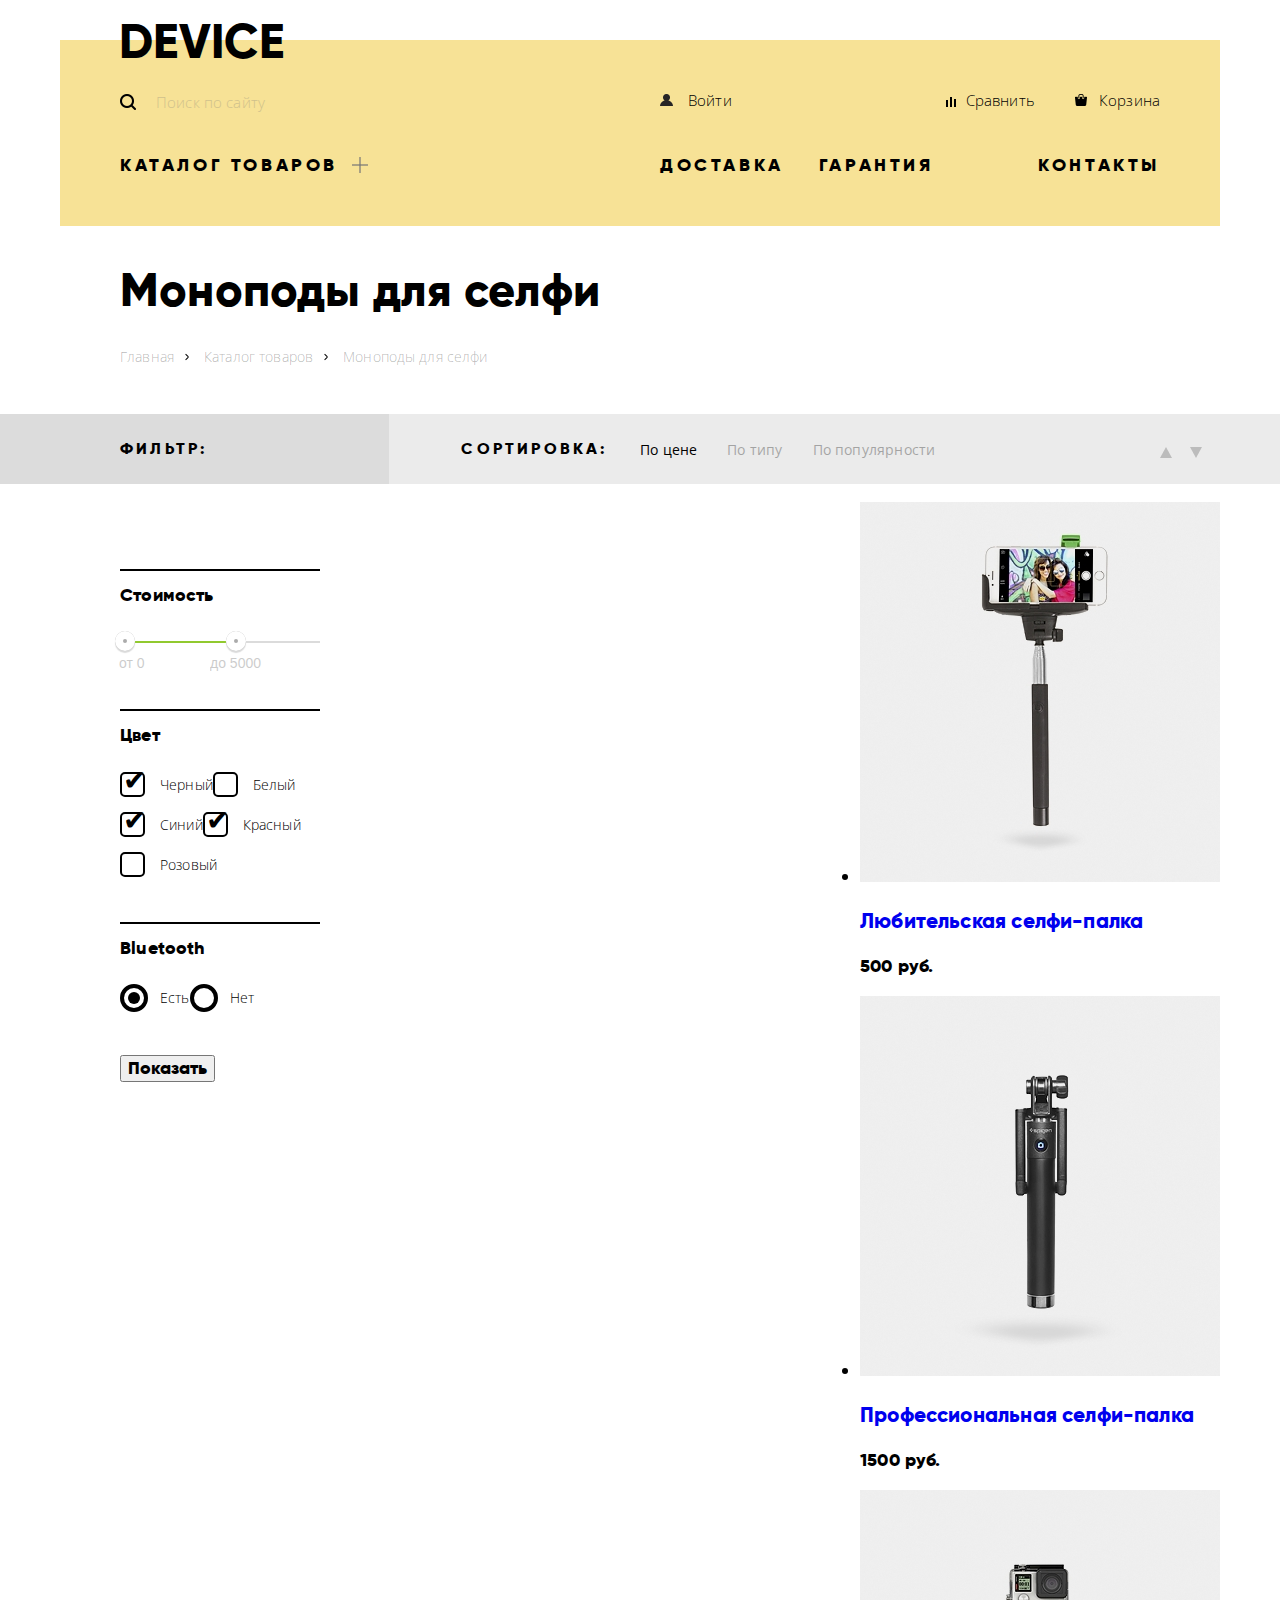
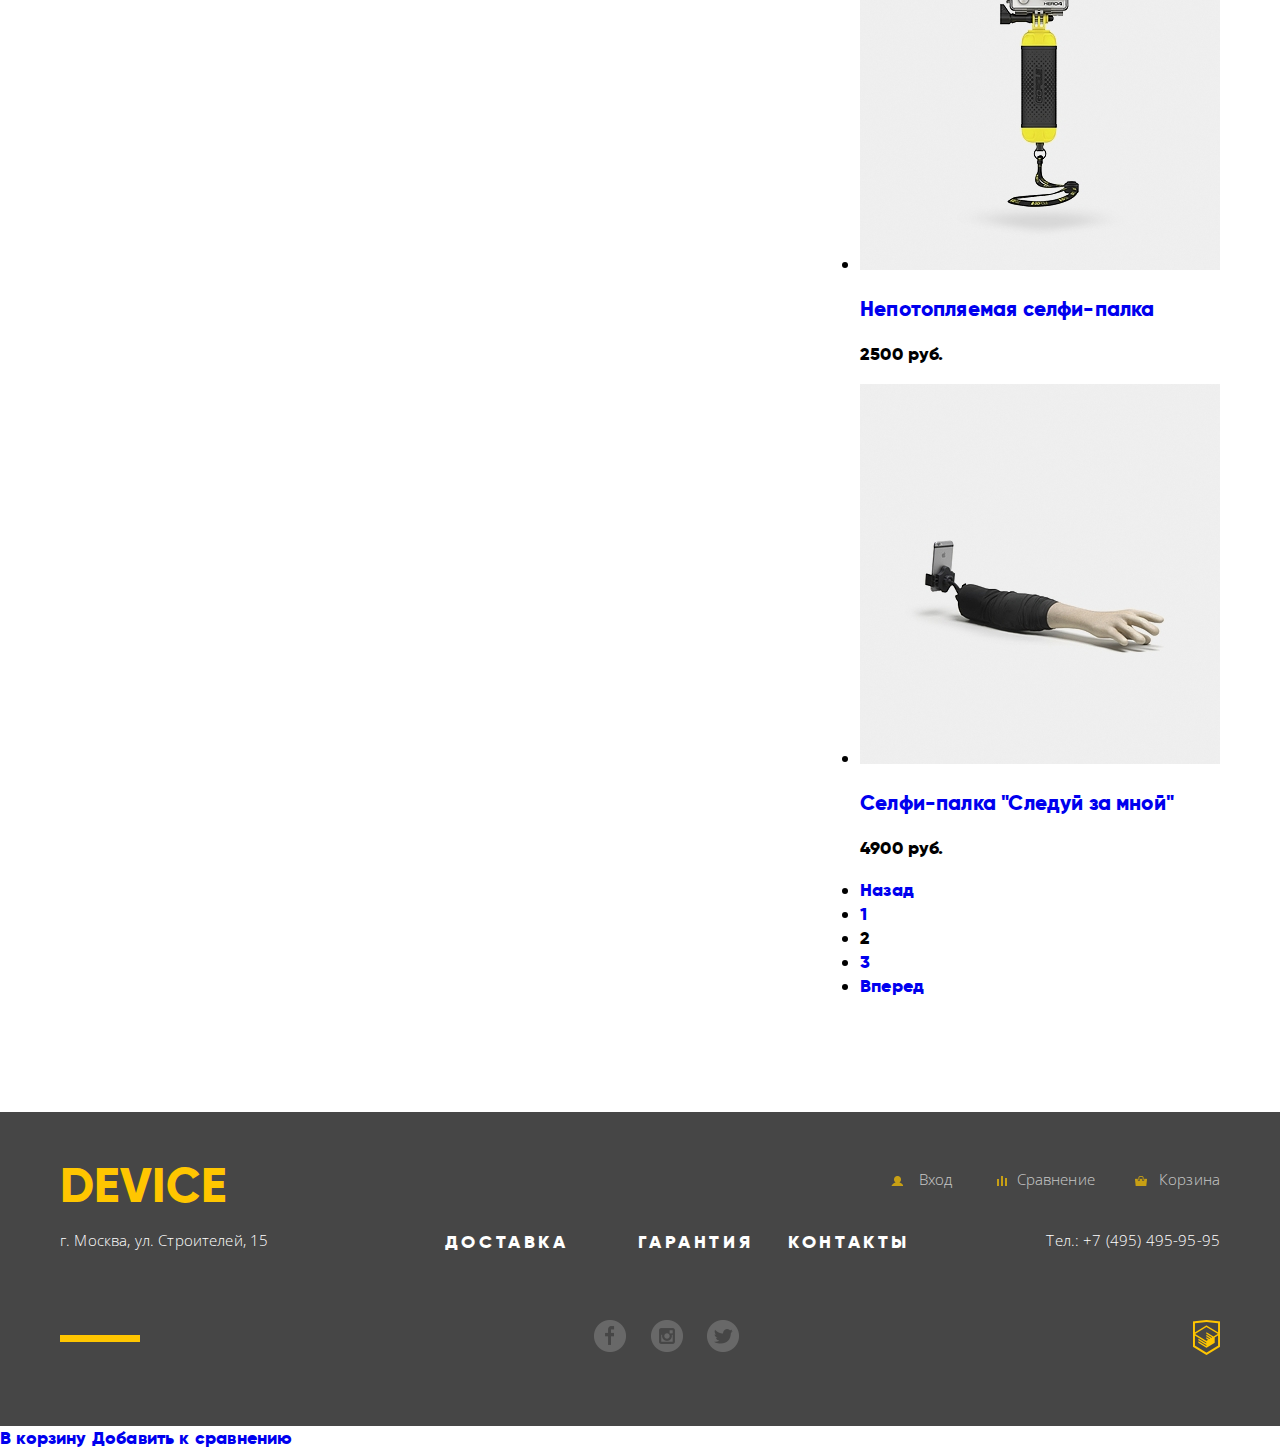
==== catalog/monopod.html @ e688b32d "Стилизация фильтра Bluetooth" ====
<!DOCTYPE html>
<html lang="ru">

    <head>
        <meta charset="UTF-8">
        <title>Интернет-магазин Device</title>
        <link href="../css/normalize.css" rel="stylesheet">
        <link href="../catalog/monopod.css" rel="stylesheet" type="text/css">
        <link href="https://fonts.googleapis.com/css?family=Open+Sans:300,400&amp;subset=cyrillic" rel="stylesheet">
    </head>

    <body>
        <header class="main-header">
            <h1 class="visually-hidden">Интернет-магазин Device</h1>
              <nav class="main-navigation"> 

                <a class="main-header-logo">
                      Device
                </a>

                <div class="main-navigation-wrapper">
                  <div class="container">  
                      <form class="search-form" action="https://echo.htmlacademy.ru" method="POST">
                          <ul class="search-list">
                              <li class="search-item-user">
                              <label class="visually-hidden" for="user-search">Поиск по сайту</label>
                              <input class="search-icon-user" id="user-search" type="text" name="search" placeholder="Поиск по сайту">
                              </li>
                              <li class="search-item-button"><a href="">Найти</a></li>
                          </ul>
                      </form>
                      <ul class="user-navigation">
                        <li class="login-link">
                            <a href="login.html">Войти</a>
                        </li>
                      <div class="separation-columns">
                        <li class="comparison"><a href="comparison.html">Сравнить</a></li>
                        <li class="shopping-cart"><a href="shopping-cart.html">Корзина</a></li>
                      </div>      
                    </ul>
                  </div>
                </div>

                <div class="main-navigation-wrapper">
                  <div class="container"> 
                      <ul class="catalog-navigation">
                          <li class="catalog-nav"><a href="catalog.html">Каталог товаров</a></li>
                          <li class="roll-expand"></li>
                      </ul>
                      <ul class="site-navigation">
                          <div class="separation-columns">
                            <li class="delivery-nav"><a href="delivery">Доставка</a></li>
                            <li class="guarantee-nav"><a href="guarantee">Гарантия</a></li>
                          </div>
                          <li class="contact-nav"><a href="contact.html">Контакты</a></li>
                      </ul>
                  </div> 
                  <section class="modal-category">
                    <h2 class="visually-hidden">Категории товаров</h2>
                    <ul class="modal-category-list">
                       <li class="modal-category-item"><a href="">Виртуальная реальность</a></li>
                       <li class="modal-category-item"><a href="">Моноподы для селфи</a></li>
                       <li class="modal-category-item"><a href="">Экшн-камеры</a></li>
                       <li class="modal-category-item"><a href="">Фитнес-браслеты</a></li>
                       <li class="modal-category-item"><a href="">Умные часы</a></li>
                       <li class="modal-category-item"><a href="">Квадрокоптеры</a></li>
                   </ul>
                </section>
                </div>
              </nav>
        </header>

        <main class="main-content">

            <section class="page-header container">
                <h1 class="page-title">Моноподы для селфи</h1>

                <ul class="breadcrumbs">
                    <li class="breadcrumbs-item arrow">
                        <a href="index.html">Главная</a>
                 </li>
                 <li class="breadcrumbs-item arrow">
                        <a href="catalog.html">Каталог товаров</a>
                  </li>
                 <li class="breadcrumbs-item">
                       <a href="monopod.html">Моноподы для селфи</a>
                 </li>
                </ul>
           </section>

            <section class="filter-page-line">
                <div class="container">
                    <div class="filter-page-line__inner">
                        <h2 class="filter-title">Фильтр:</h2>
                        <section class="sorts-parameter">
                                <h2 class="sorts-title">Сортировка:</h2>
                                <ul class="sort-option">
                                    <li class="sorting-item sorting-item-active">
                                        <a >По цене</a>
                                    </li>
                                    <li class="sorting-item">
                                        <a >По типу</a>
                                    </li>
                                    <li class="sorting-item">
                                        <a >По популярности</a>
                                    </li>
                                </ul>
                            <ul class="sorting-traingles">
                                <li class="sorting-item-traingles">
                                    <a href="#" class="sorting-asc">
                                        <span class="visually-hidden">По возрастанию</span>
                                    </a>
                                </li>
                                <li class="sorting-item-traingles sorting-item-active">
                                    <a href="#" class="sorting-desc">
                                        <span class="visually-hidden">По убыванию</span>
                                    </a>
                                </li>
                            </ul>
                        </section>
                    </div>
                </div>
            </section>     
                
            <!--<div class="container flexit">
                <section class="filter">
                    <h2 class="visually-hidden">Фильтр:</h2>
                        <form class="filters" method="GET" action="https://echo.htmlacademy.ru">
                            <fieldset class="filter-parameter">
                                <legend class="filter-legend">Стоимость</legend>
                                <div class="filter-range">
                                    <button class="filter-product-cost filter-product-cost--from" type="button">
                                        <span>От 0</span>
                                    </button>    
                                    <button class="filter-product-cost filter-product-cost--to" type="button">
                                        <span>До 5000</span>
                                    </button>
                                </div>
                            </fieldset>-->

                    <div class="container flexit">
                        <section>
                            <h2 class="visually-hidden">Фильтр:</h2>
                            <form class="filter" action="#" method="get" >
                                <fieldset class="filter-parameter">
                                <legend class="filter-legend">Стоимость</legend>
                                <div class="filter-range">
                                    <button class="filter-product-cost filter-product-cost--from" type="button">
                                    <span>От 0</span>
                                    </button>
                                    <button class="filter-product-cost filter-product-cost--to" type="button">
                                    <span>До 5000</span>
                                    </button>
                                </div>
                                </fieldset>

                                <fieldset class="filter-parameter">
                                    <legend class="filter-legend">Цвет</legend>
                                            <label class="filter-checkbox" for="filter-black">
                                                <input class="visually-hidden" type="checkbox" name="black" id="filter-black" checked>
                                                <span class="filter-checkbox-indicator"></span>
                                                Черный
                                            </label>
                                            <label class="filter-checkbox" for="filter-white">
                                                <input class="visually-hidden" type="checkbox" name="white" id="filter-white">
                                                <span class="filter-checkbox-indicator"></span>
                                                Белый
                                            </label>
                                            <label class="filter-checkbox" for="filter-blue">
                                                <input class="visually-hidden" type="checkbox" name="blue" id="filter-blue" checked>
                                                <span class="filter-checkbox-indicator"></span>
                                                Синий
                                            </label>
                                            <label class="filter-checkbox" for="filter-red">
                                                <input class="visually-hidden" type="checkbox" name="red" id="filter-red" checked>
                                                <span class="filter-checkbox-indicator"></span>
                                                Красный
                                            </label>
                                            <label class="filter-checkbox" for="filter-pink">
                                                <input class="visually-hidden" type="checkbox" name="pink" id="filter-pink">
                                                <span class="filter-checkbox-indicator"></span>
                                                Розовый
                                            </label>
                                </fieldset>

                                <fieldset class="filter-parameter">
                                    <legend class="filter-legend">Bluetooth</legend>
                                            <label class="filter-checkbox" for="filter-yes">
                                                <input class="visually-hidden" type="radio" name="yes-no" id="filter-yes" checked>
                                                <span class="filter-input-radio-indicator"></span>
                                                Есть
                                            </label>

                                            <label class="filter-checkbox" for="filter-no">
                                                <input class="visually-hidden" type="radio" name="yes-no" id="filter-no">
                                                <span class="filter-input-radio-indicator"></span>
                                                Нет
                                            </label>
                                </fieldset>
                                <button class="button to-show line" type="submit">Показать</button> 
                            </form>
                        </section> 
                    
                
                        <section class="catalog">
                        <h2 class="visually-hidden">Список моноподов для селфи</h2>
                        <ul class="catalog-list">
                            <li class="catalog-item">
                                <a href="catalog-item.html">
                                    <p class="catalog-item-image">
                                        <img src="../img/item-1.jpg" width="360" height="380" alt=""> <!--Прописать путь до картинки-->
                                    </p>
                                    <h3 class="catalog-item-title">
                                        Любительская селфи-палка
                                    </h3>
                                </a>
                                <p class="catalog-item-price">500 руб.</p>
                            </li>
                            <li class="catalog-item">
                                <a href="catalog-item.html">
                                    <p class="catalog-item-image">
                                        <img src="../img/item-2.jpg" width="360" height="380" alt=""> <!--Прописать путь до картинки-->
                                    </p>
                                    <h3 class="catalog-item-title">
                                        Профессиональная селфи-палка
                                    </h3>
                                </a>
                                <p class="catalog-item-price">1500 руб.</p>
                            </li>
                            <li class="catalog-item">
                                <a href="catalog-item.html">
                                    <p class="catalog-item-image">
                                        <img src="../img/item-3.jpg" width="360" height="380" alt=""> <!--Прописать путь до картинки-->
                                    </p>
                                    <h3 class="catalog-item-title">
                                        Непотопляемая селфи-палка
                                    </h3>
                                </a>
                                <p class="catalog-item-price">2500 руб.</p>
                            </li>
                            <li class="catalog-item">
                                <a href="catalog-item.html">
                                    <p class="catalog-item-image">
                                        <img src="../img/item-4.jpg" width="360" height="380" alt=""> <!--Прописать путь до картинки-->
                                    </p>
                                    <h3 class="catalog-item-title">
                                        Селфи-палка "Следуй за мной"
                                    </h3>
                                </a>
                                <p class="catalog-item-price">4900 руб.</p>
                            </li>
                        </ul>
                        <ul class="pagination-list">
                            <li class="pagination-item">
                                <a href="#">Назад</a>
                            </li>
                            <li class="pagination-item">
                                <a href="#">1</a>
                            </li>
                            <li class="pagination-item">
                                <a>2</a>
                            </li>
                            <li class="pagination-item">
                                <a href="#">3</a>
                            </li>
                            <li class="pagination-item">
                                <a href="#">Вперед</a>
                            </li>
                        </ul>
                        </section>
            </div>
        </main>

        <footer class="main-footer">
            <div class="main-footer-wrapper">
            <div class="container">   
            <section class="main-footer-logo">
                <h2 class="visually-hidden">Для пользователя</h2>
                <a class="footer-logo">Device</a> 
            </section>
                <ul class="user-navigation whight">
                    <li class="login-link state">
                        <a href="login.html">Вход</a>
                    </li>
                    <li class="comparison state">
                        <a href="comparison.html">Сравнение</a>
                    </li>
                    <li class="shopping-cart state">
                        <a href="shopping-cart.html">Корзина</a>
                    </li>
                </ul>
            </div> 
            </div> 
            <section class="footer-conditions container"> 
                <h2 class="visually-hidden">Условия покупки</h2>    
                <p class="footer-contact">г. Москва, ул. Строителей, 15</p>
                <ul class="site-navigation whight">
                    <li class="delivery-nav"><a href="delivery">Доставка</a></li>
                    <li class="guarantee-nav"><a href="guarantee">Гарантия</a></li>
                    <li class="contact-nav"><a href="contact.html">Контакты</a></li>
                </ul>
                <p class="footer-contact">Тел.: +7 (495) 495-95-95</p>
            </section> 
            <section class="footer-social container">
                <h2 class="visually-hidden">Мы в соцсетях</h2>
                <p class="yellow-hyphen"></p>
                <ul class="social-buttons">
                    <li><a class="social-btn-fb" href=""><img src="../img/icon/Fb.png"></a></li>
                    <li><a class="social-btn-insta" href=""><img src="../img/icon/Insta.png"></a></li>
                    <li><a class="social-btn-tw" href=""><img src="../img/icon/Tw.png"></a></li>
                </ul>
                <p class="footer-copyright">
                    <span class="logo-html"><img src="../img/logo-html.png"></span>
                </p>
            </section>
        </footer>
    


    <section class="modal modal-product">
        <h2 class="visually-hidden">Выполните действие с продуктом</h2>
        <a class="button" href="#">В корзину</a>
        <a class="button-comparison" href="#">Добавить к сравнению</a>
    </section> 
    
    <script>

        var roll_expand = document.querySelector(".roll-expand");
        var catalog_popup = document.querySelector(".modal-category");
        var close_catalog = document.querySelector(".roll-expand");

        roll_expand.addEventListener("click", function (evt) {
            evt.preventDefault();
            catalog_popup.classList.toggle("modal-show");
        });

    </script>

    </body>
---- catalog/monopod.css ----
/* Общие стили */
@font-face {
   font-family: "gilroyextrabold";
   src: url('../fonts/gilroyextrabold.woff2') format('woff2');
   src: url('../fonts/gilroyextrabold.woff') format('woff');
 }
@font-face {
   font-family: "gilroylight";
   src: url('../fonts/gilroylight.woff2') format('woff2');
   src: url('../fonts/gilroylight.woff') format('woff');
 }

body {
   margin: 0;
   padding: 0;
 
   font-family: "gilroyextrabold", Arial, sans-serif;
   font-size: 18px;
   line-height: 24px;
   font-weight: 400;
   letter-spacing: 0.18px;
   color: #000000;
}
a {
   text-decoration: none;
} 
img {
   max-width: 100%;
   height: auto;
}

.visually-hidden:not(:focus):not(:active),
 input[type="checkbox"].visually-hidden,
 input[type="radio"].visually-hidden {
   position: absolute;

   width: 1px;
   height: 1px;
   margin: -1px;
   border: 0;
   padding: 0;

   white-space: nowrap;

   clip-path: inset(100%);
   clip: rect(0 0 0 0);
   overflow: hidden; 
 }
.container {
   width: 1160px;
   margin: 0 auto;
}

/* Конец общие стили */

/* Стилизация Хедера */

.main-navigation {
   position: relative;

   width: 1160px;
   min-height: 186px;
   margin: 0 auto;
   margin-top: 40px;

   display: flex;
   flex-direction: column;
   align-items: center;

   background-color: rgb(240, 197, 46, 0.5);
}
.main-header-logo {
   font-size: 48px;
   line-height: 48px;
   text-transform: uppercase;
   letter-spacing: 0.26px;
   position: absolute;
   top: -22px;
   left: 59px;
}
.main-header-logo:hover {
   opacity: 0.6;
}
.main-header-logo:active {
   opacity: 0.3;
}
/* Стилизация навигации в Хедере*/

.main-navigation-wrapper {
   width: 100%;
}
.main-navigation-wrapper .container {
   display: flex;
   justify-content: space-between;
}
.separation-columns {
  display: flex;
  justify-content: space-between;
}

/* Форма поиска */

.search-form a {
  display: block;
  padding: 8px 20px;
  padding-bottom: 0;
}
.search-list {
  font-family: "Open Sans";
  font-size: 15px;
  font-weight: 300;
  line-height: 30px;
  letter-spacing: 0.15px;
  text-transform: none;
  color: #000000;
  list-style: none;

  display: flex;
  margin-left: 60px;
  margin-top: 36px;
  margin-bottom: 0;
  padding: 0;
}
.search-list a {
  color: #000000; 
}
.search-item-user {
  position: relative;
  padding: 0;
}
.search-item-user::before {
  content: "";

  position: absolute;
  top: 18px;
  left: 0px;

  width: 16px;
  height: 16px;

  background-image: url("../img/icon/search.png");
  background-repeat: no-repeat;
  background-position: 0 0;
}
.search-icon-user {
  font-family: "Open Sans";
  font-size: 15px;
  font-weight: 300;
  line-height: 30px;
  letter-spacing: 0.15px;
  text-transform: none;
  color: #000000;
  border: none;

  width: 315px;
  height: 49px;
  padding-left: 36px;

  opacity: 0.3;
  background-color: rgb(240, 197, 46, 0);
}
.search-icon-user:hover {
  opacity: 0.6;
}
.search-icon-user:focus {
  height: 47px;
  opacity: 1;
  outline: none;
  border-bottom: solid 2px black;
}
.search-item-button { 
  display: none;
  border: solid 2px black;
}
.search-item-button:hover,
.search-item-button a:hover {
  background-color: #000000;
  color: #ffffff;
}
.search-item-button:active,
.search-item-button a:active {
  background-color: #000000;
  color: rgba(255, 255, 255, 0.3);
}

/* Конец формы поиска */
/* Навигация пользователя */

.user-navigation {
  list-style: none;
  font-family: "Open Sans";
  font-size: 15px;
  font-weight: 300;
  line-height: 30px;
  letter-spacing: 0.15px;
  text-transform: none;
  color: #000000;

  display: flex;
  justify-content: space-between;
  flex-wrap: wrap;
  width: 500px;

  padding-top: 45px;
  padding-right: 60px;
  margin: 0;
}
.user-navigation a {
  color: #000000;
}
.login-link {
  position: relative;

  padding-left: 28px;
  padding-right: 44px;
}
.login-link::before {
  content: "";

  position: absolute;
  top: 9px;
  left: 0px;

  width: 13px;
  height: 12px;

  background-image: url("../img/icon/user.png");
  background-repeat: no-repeat;
  background-position: 0 0;
}
.login-link:hover {
  opacity: 0.6;
}
.login-link:active {
  opacity: 0.3;
}
.comparison {
  position: relative;

  padding: 0 20px;
  padding-right: 0;
  margin-right: 40px;
}
.comparison::before {
  content: "";

  position: absolute;
  top: 12px;
  left: 0px;

  width: 10px;
  height: 10px;

  background-image: url("../img/icon/compare.png");
  background-repeat: no-repeat;
  background-position: 0 0;
}
.comparison:hover {
  opacity: 0.6;
}
.comparison:active {
  opacity: 0.3;
}
.shopping-cart {
  position: relative;

  padding: 0 24px;
  padding-right: 0;
}
.shopping-cart::before {
  content: "";

  position: absolute;
  top: 9px;
  left: 0px;

  width: 12px;
  height: 12px;

  background-image: url("../img/icon/cart.png");
  background-repeat: no-repeat;
  background-position: 0 0;
}
.shopping-cart:hover {
  opacity: 0.6;
}
.shopping-cart:active {
  opacity: 0.3;
}

/* Конец навигации пользователя*/
/* Навигация сайта */

.catalog-navigation {
  list-style: none;
  text-transform: uppercase;
  letter-spacing: 3.6px;

  position: relative;
  display: flex;

  padding-left: 60px;
  padding-top: 26px;
  margin: 0;
}
.catalog-navigation a {
  color: #000000;
}
.catalog-nav:hover {
  opacity: 0.6;
}
.catalog-nav:active {
  opacity: 0.3;
}
.roll-expand {
  list-style: none;
  position: relative;
  padding: 0 15px;
  cursor: pointer;
}
.roll-expand::before,
.roll-expand::after {
  content: "";

  position: absolute;
  bottom: 11px;
  right: 0px;

  width: 16px;
  height: 2px;

  background-color: rgba(117, 116, 116, 0.6);;
}
.roll-expand::before {
  transform: rotate(90deg);
}

.site-navigation {
  list-style: none;
  text-transform: uppercase;
  letter-spacing: 3.6px;

  display: flex;
  justify-content: space-between;
  flex-wrap: wrap;
  width: 500px;

  padding-top: 26px;
  padding-right: 60px;
  margin: 0;
}
.site-navigation a {
  color: #000000;
}
.site-navigation .delivery-nav  {
  margin-right: 35px;
}
.delivery-nav:hover {
  opacity: 0.6;
}
.delivery-nav:active {
  opacity: 0.3;
}
.guarantee-nav:hover {
  opacity: 0.6;
}
.guarantee-nav:active {
  opacity: 0.3;
}
.contact-nav:hover {
  opacity: 0.6;
}
.contact-nav:active {
  opacity: 0.3;
}

/* Конец навигации сайта*/
/* Модальное окно каталога */

.modal-category {
  display: none;
  position: absolute;
  min-height: 153px;
  background-color: #f7e296;
  list-style: none;
  padding-top: 10px;
  width: 100%;
  z-index: 1;
}
.modal-category a {
  font-family: "Open Sans";
  font-size: 15px;
  font-weight: 300;
  line-height: 30px;
  letter-spacing: 0.15px;
  text-transform: none;
  color: #000000;
  line-height: 36px;
}
.modal-category-list {
  width: 750px;
  display: flex;
  flex-wrap: wrap;
  
  list-style: none;
  padding: 0;
}
.modal-category-item {
  width: 180px;
  padding-left: 60px;
}
.modal-category-item:hover {
  opacity: 0.6;
}
.modal-category-item:active {
  opacity: 0.3;
}

/* Конец модального окна каталога */
/* Конец стилизации навигации в Хедере */
/* Конец стилизации Хедера */


/*Стилизация футера*/

.main-footer {
   display: flex;
   flex-direction: column;
   align-items: center;
   margin-top: 96px;
   background-color: #464646;
}
.main-footer-wrapper {
   width: 100%;
}

.main-footer-wrapper .container {
    display: flex;
    justify-content: space-between;
}
.main-footer-logo {
   font-size: 48px;
   line-height: 48px;
   text-transform: uppercase;
   letter-spacing: 0.48px;
   color: #ffc600;
   margin-top: 50px;
}
.main-footer-logo:hover {
   opacity: 0.6;
}
.main-footer-logo:active {
   opacity: 0.3;
}

/*Стилизация навигации пользователя*/

.user-navigation.whight {
   justify-content: flex-end;

   padding-top: 52px;
   padding-right: 0;
}
.user-navigation.whight a {
   color: #ffffff;
}
.login-link {
   position: relative;

   padding-left: 28px;
   padding-right: 44px;
}
.login-link.state {
   opacity: 0.7;
}
.login-link.state:hover {
   opacity: 1;
}
.login-link.state:active {
   opacity: 0.3;
}
.login-link.state::before {
   content: "";

   position: absolute;
   top: 12px;
   left: 0px;

   width: 12px;
   height: 10px;

   background-image: url("../img/icon/footer-user.png");
   background-repeat: no-repeat;
   background-position: 0 0;
}
.comparison.state {
   opacity: 0.7;
}
.comparison.state:hover {
   opacity: 1;
}
.comparison.state:active {
   opacity: 0.3;
}
.comparison.state::before {
   content: "";

   position: absolute;
   top: 12px;
   left: 0px;

   width: 12px;
   height: 10px;

   background-image: url("../img/icon/footer-compare.png");
   background-repeat: no-repeat;
   background-position: 0 0;
}
.shopping-cart.state {
   opacity: 0.7;
}
.shopping-cart.state:hover {
   opacity: 1;
}
.shopping-cart.state:active {
   opacity: 0.3;
}
.shopping-cart.state::before {
   content: "";

   position: absolute;
   top: 12px;
   left: 0px;

   width: 12px;
   height: 10px;

   background-image: url("../img/icon/footer-cart.png");
   background-repeat: no-repeat;
   background-position: 0 0;
}

/*Конец стилизации пользователя*/
/*Стилизация навигации сайта в футере*/

.footer-conditions.container{
    display: flex;
    justify-content: space-between;
}
.footer-contact{
   font-family: "Open Sans";
   font-size: 15px;
   font-weight: 300;
   line-height: 30px;
   letter-spacing: 0.15px;
   text-transform: none;
   color: #ffffff;
}
.site-navigation {
   list-style: none;
   text-transform: uppercase;
   letter-spacing: 3.6px;

   display: flex;
   justify-content: space-between;
   flex-wrap: wrap;
   width: 500px;

   padding-top: 26px;
   padding-right: 60px;
   margin: 0;
}
.site-navigation.whight {
   justify-content: space-around;

   padding-top: 20px;
   padding-right: 0;
}
.site-navigation.whight a {
   color: #ffffff;
}
.delivery-nav:hover {
   opacity: 0.6;
}
.delivery-nav:active {
   opacity: 0.3;
}
.guarantee-nav:hover {
   opacity: 0.6;
}
.guarantee-nav:active {
   opacity: 0.3;
}
.contact-nav:hover {
   opacity: 0.6;
}
.contact-nav:active {
   opacity: 0.3;
}

/*Конец стилизации навигации в футере*/
/*Социальные кнопки*/

.footer-social {
   margin-top: 50px;
   margin-bottom: 65px;
}
.footer-social.container {
   display: flex;
   justify-content: space-between;
}
.yellow-hyphen {
   width: 80px;
   height: 7px;
   background-color: #ffc600;

   margin: 0;
   margin-top: 15px;
}
.social-buttons {
   list-style: none;

   display: flex;
   justify-content: space-between;

   min-width: 145px;
   margin: 0;
   padding: 0;
}
.social-buttons a {
   color: #000000;
}
.social-btn-fb {
   opacity: 0.3;
}
.social-btn-fb:hover {
   opacity: 1;
}
.social-btn-fb:active {
   opacity: 0.1;
}
.social-btn-insta {
   opacity: 0.3;
}
.social-btn-insta:hover {
   opacity: 1;
}
.social-btn-insta:active {
   opacity: 0.1;
}
.social-btn-tw {
   opacity: 0.3;
}
.social-btn-tw:hover {
   opacity: 1;
}
.social-btn-tw:active {
   opacity: 0.1;
}
.footer-copyright {
   margin: 0;
}
.logo-html:hover {
   opacity: 0.6;
}
.logo-html:active {
   opacity: 0.3;
}

/*Конец социальных кнопок*/
/*Конец стилизации футера*/

.modal-show {
   display: block;
}

/*Стилизация блока под хедером*/
.page-title {
   font-family: "gilroyextrabold";
   font-size: 47px;
   font-weight: 400;
   line-height: 48px;
   letter-spacing: 0.17px;
   color: #000000;

   margin: 0;
   margin-bottom: 30px;
   padding-top: 40px;
   padding-left: 60px;
}
.breadcrumbs {
   list-style: none;
   display: flex;
   padding-left: 45px;
   padding-bottom: 45px;
   margin: 0;
}
.breadcrumbs a {
   font-family: "Open Sans";
   font-weight: 300;
   text-transform: none;
   font-size: 14px;
   line-height: 24px;
   letter-spacing: 0.14px;
   color: rgba(0, 0, 0, 0.3);
}
.breadcrumbs-item {
   position: relative;
   margin-left: 15px;
   padding-right: 15px;
}
.breadcrumbs-item.arrow::before {
   content: "";
   position: absolute;

   width: 4px;
   height: 1px;
   top: 10.5px;
   right: 0;

   background-color: #000000;
}
.breadcrumbs-item.arrow::after {
   content: "";
   position: absolute;

   width: 4px;
   height: 1px;
   bottom: 10.5px;
   right: 0;
   background-color: #000000;
}
.breadcrumbs-item.arrow::before {
   transform: rotate(45deg);
}
.breadcrumbs-item.arrow::after {
   transform: rotate(-45deg);
}

/*Конец стилизации блока под хедером*/


/*Стилизация линии сортировки*/

.filter-page-line {
   background-image: linear-gradient(to right, #dcdcdc, #dcdcdc 50%, #ebebeb 50%, #ebebeb);
}
.filter-page-line__inner {
   max-height: 70px;
   display: flex;
   margin-left: 60px;
}
.filter-title {
   font-family: 'gilroyextrabold', 'Helvetica', sans-serif;
   font-size: 16px;
   font-weight: 400;
   line-height: 24px;

   letter-spacing: .2em;
   text-transform: uppercase;
   color: #000000;

   width: 270px;
   margin: 0;
   padding: 23px 0;
}
.sorts-parameter {
   display: flex;
   justify-content: space-between;
   

   width: 760px;
   padding: 23px 0;
   padding-left: 72px;

   background-color: #ebebeb;
}
.sorts-title {
   font-family: 'gilroyextrabold', 'Helvetica', sans-serif;
   font-size: 16px;
   font-weight: 400;
   line-height: 24px;

   letter-spacing: .2em;
   text-transform: uppercase;
   color: #000000;

   margin: 0;
}
.sort-option {
   display: flex;
   flex-wrap: wrap;
   align-items: flex-start;

   width: 480px;
   margin: 0;
   margin-left: auto;
   padding: 0;
}
.sorting-item {
   list-style-type: none;
   margin-right: 30px;
}
.sorting-item a {
   font-family: "Open Sans";
   font-size: 14px;
   font-weight: 400;
   line-height: 18px;
 
   transition: opacity 200ms;
 
   opacity: 0.3;
   color: #000000;

   cursor: pointer;
}
.sorting-item a:focus,
.sorting-item a:hover {
   opacity: 0.6;
}
.sorting-item a:active,
.sorting-item-active a {
   opacity: 1;
}
.sorting-traingles {
  display: flex;

  list-style-type: none;
  width: 60px;
  margin-top: 10px;
}
.sorting-item-traingles {
   position: relative;
}
.sorting-asc::before {
   content: "";

   position: absolute;

   width: 11; 
   height: 10;
   border-left: 6px solid transparent;
   border-right: 6px solid transparent;
   border-bottom: 11px solid #000000;

   opacity: 0.2;
}
.sorting-desc::before {
   content: "";

   position: absolute;
   left: 30px;
   width: 11; 
   height: 10;
   border-left: 6px solid transparent;
   border-right: 6px solid transparent;
   border-top: 11px solid rgba(0, 0, 0, 0.2);
}
/*Конец стилизации линии сортировки*/

/*Стилизация фильтра стоимости*/

 .flexit {
   display: flex;
   justify-content: space-between;
 }
 .filter {
    margin-top: 85px;
    margin-left: 60px;
 }
 .filter-parameter {
   display: flex;
   flex-wrap: wrap;
 
   width: 200px;
   margin: 0;
   margin-bottom: 37px;
   padding: 0;
 
   border: none;
 }
 .filter-legend {
   font-family: 'gilroyextrabold', 'Helvetica', sans-serif;
   font-size: 18px;
   font-weight: 900;
   line-height: 32px;
 
   width: 100%;
   margin-bottom: 14px;
   padding-top: 8px;
 
   border-top: 2px solid #000;
 }
 .filter-range {
   position: relative;
 
   width: 200px;
   height: 2px;
   margin-top: 16px;
   margin-bottom: 29px;
 
   background-image: linear-gradient(to right, #91c92f, #91c92f 110px, #dbdbdb 110px, #dbdbdb);
 }
 .filter-product-cost {
   position: absolute;
 
   width: 1px;
   height: 1px;
   margin: -1px;
 
   border: none;
   outline: none;
   background: transparent;
 }
 
 .filter-product-cost::before {
   position: absolute;
   bottom: -9px;
 
   width: 20px;
   height: 20px;
 
   content: '';
   cursor: pointer;
 
   border-radius: 50%;
   background-color: #ababab;
   box-shadow: inset 0 0 0 8px #fff,
   0 2px 1px #dadada;
 }
 .filter-product-cost span {
   font-family: 'Gilroy', 'Helvetica', sans-serif;
   font-size: 14px;
   font-weight: 300;
   line-height: 22px;
 
   position: absolute;
   top: 12px;
 
   display: block;
 
   width: 90px;
 
   text-align: left;
   text-transform: lowercase;
 
   opacity: 0.2;
 }
 
 .filter-product-cost--from {
   left: -10px;
 }
 
 .filter-product-cost--to {
   left: 101px;
 }
 
 .filter-product-cost--from span {
   left: 10px;
 }
 
 .filter-product-cost--to span {
   left: -10px;
 }
 
 .filter-product-cost:active::before {
   transform: scale(1.1);
 
   outline: none;
 }

/*Конец стилизации фильтра стоимости*/

/*Стилизация фильтра цвета*/

.filter-checkbox {
   position: relative;
   padding-left: 40px;
   cursor: pointer;

   font-family: "Open Sans";
   font-size: 14px;
   font-weight: 300;
   line-height: 40px;
   letter-spacing: 0.14px;
   color: #000000;
}
.filter-checkbox-indicator {
   position: absolute;
   top: 7px;
   left: 0;
   width: 21px;
   height: 21px;
   border: 2px solid #000000;
   border-radius: 5px;
}
.filter-checkbox input[type="checkbox"]:checked + .filter-checkbox-indicator::before {
   content: "\2714";

   position: absolute;

   bottom: 45px;
   left: 7px;
   width: 12px;
   height: 7px;
   transform: scale(2);

}
/*Конец стилизации фильтра цвета*/

/*Стилизация фильтра Bluetooth*/

.filter-input-radio-indicator {
   position: absolute;
   top: 6px;
   left: 0;
   width: 20px;
   height: 20px;
   border: 4px solid #000000;
   border-radius: 50%;
}
.filter-checkbox input[type="radio"]:checked + .filter-input-radio-indicator::before {
   content: "";

   position: absolute;

   top: 4px;
   left: 4px;
   width: 12px;
   height: 12px;
   background: #000000;
   border-radius: 50%;
}

/*Конец стилизации фильтра Bloetooth*/
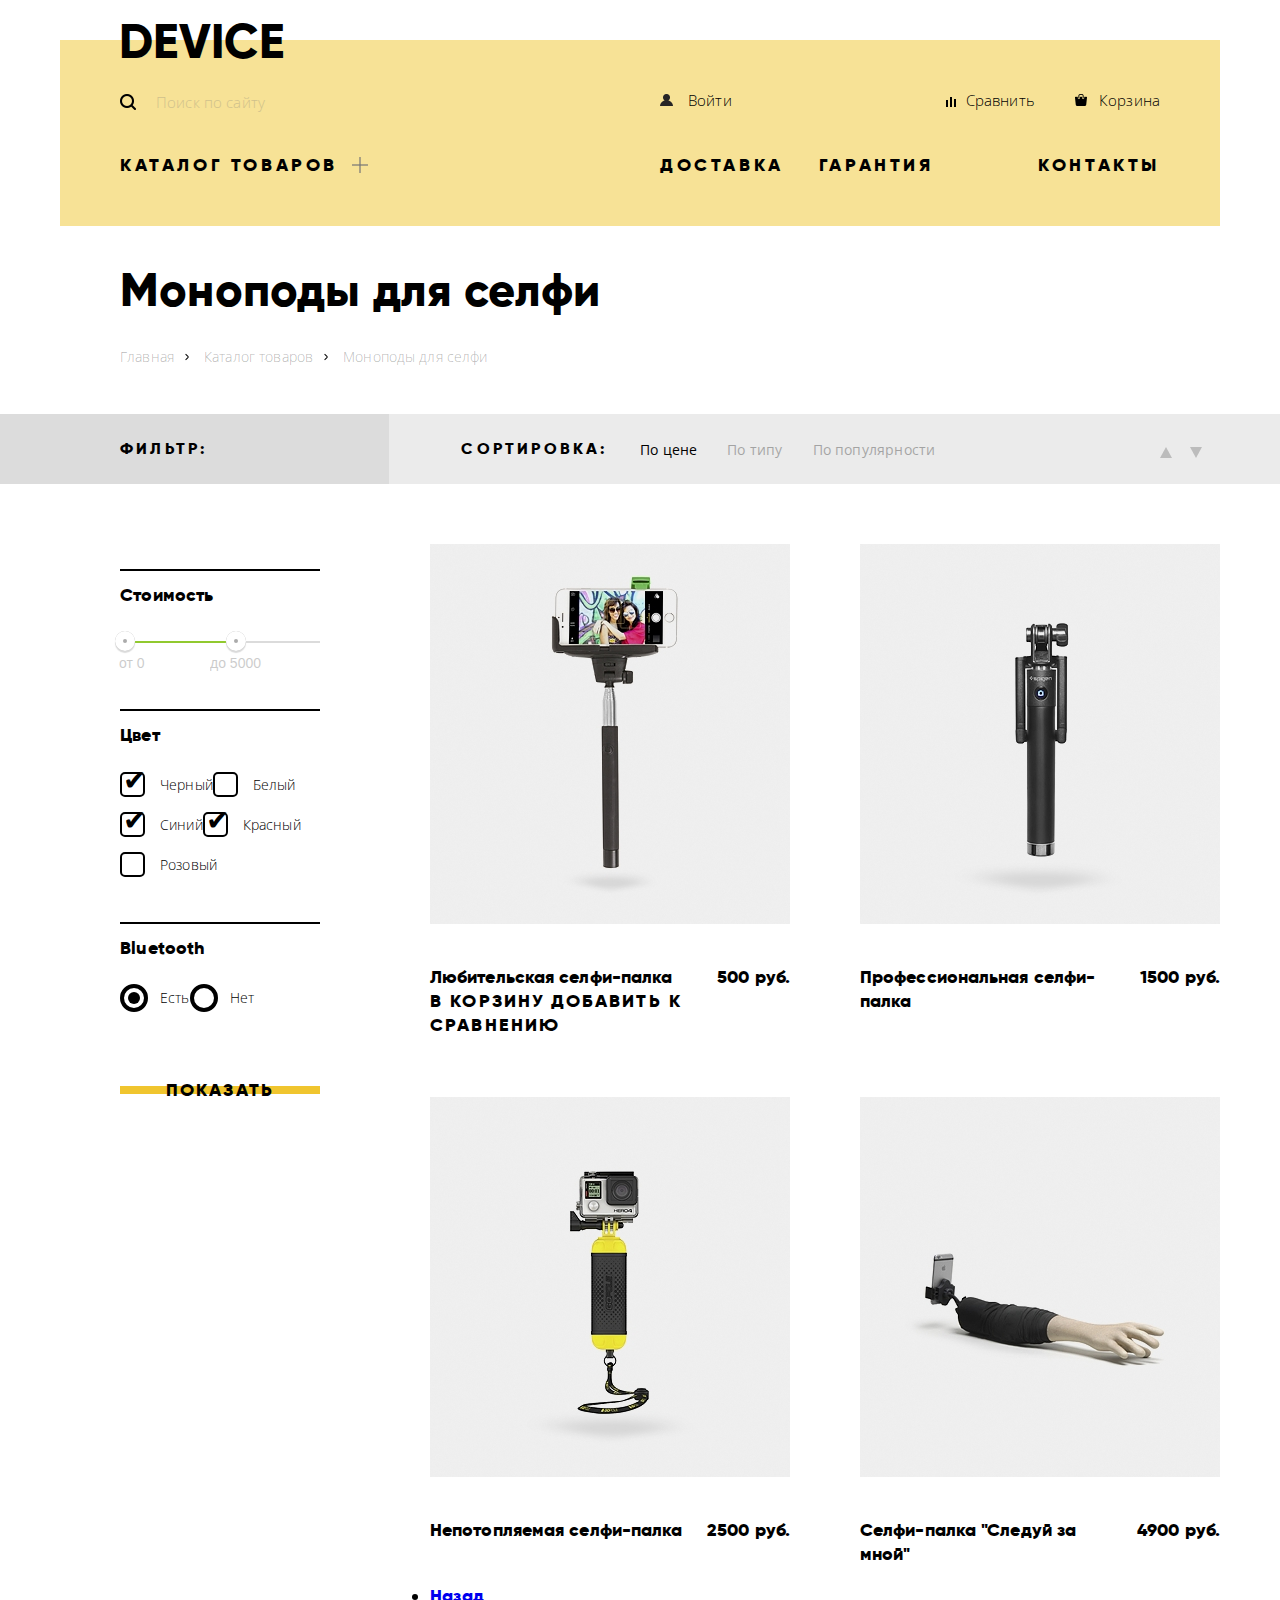
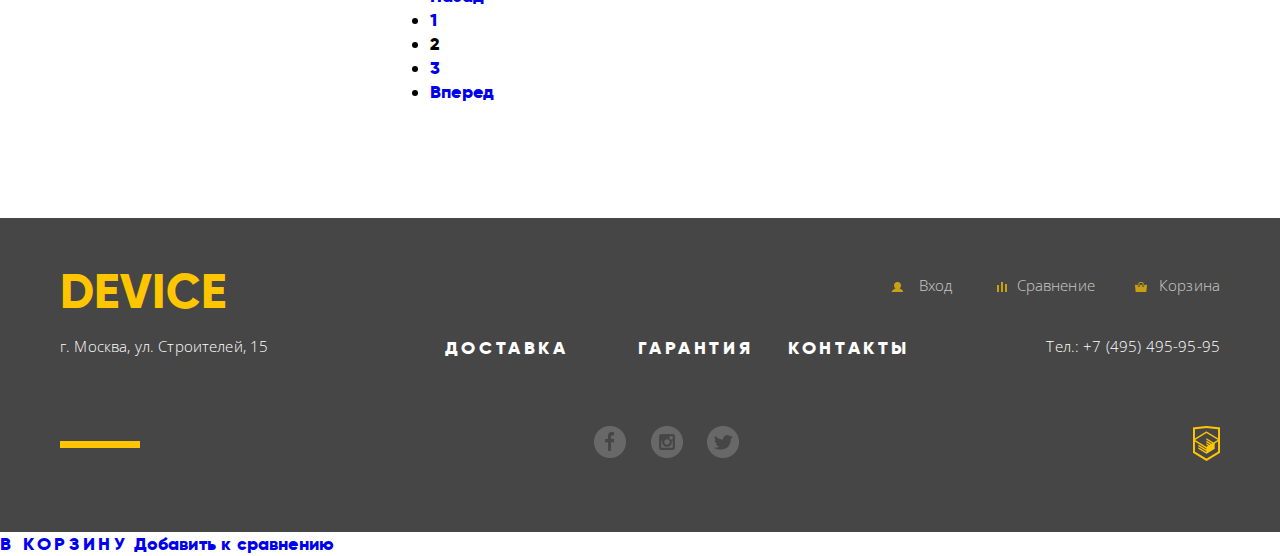
==== commit 269dfdf3: "расположение карточек продукта флексами" ====
--- a/catalog/monopod.html
+++ b/catalog/monopod.html
@@ -206,48 +206,53 @@
                         <h2 class="visually-hidden">Список моноподов для селфи</h2>
                         <ul class="catalog-list">
                             <li class="catalog-item">
-                                <a href="catalog-item.html">
-                                    <p class="catalog-item-image">
-                                        <img src="../img/item-1.jpg" width="360" height="380" alt=""> <!--Прописать путь до картинки-->
-                                    </p>
-                                    <h3 class="catalog-item-title">
+                                <a class="product-link-img" href="catalog-item.html">
+                                    <img src="../img/item-1.jpg" width="360" height="380" alt=""> 
+                                </a>
+                                <a class="product-link" href="#">
+                                    <span class="catalog-item-title">
                                         Любительская селфи-палка
-                                    </h3>
-                                </a>
-                                <p class="catalog-item-price">500 руб.</p>
+                                    </span>
+                                    <span class="catalog-item-price">500 руб.</span>
+                                </a>
+                                <a class="button-product">В корзину</a>
+                                <a class="button-product">Добавить к сравнению</a>
                             </li>
                             <li class="catalog-item">
-                                <a href="catalog-item.html">
-                                    <p class="catalog-item-image">
-                                        <img src="../img/item-2.jpg" width="360" height="380" alt=""> <!--Прописать путь до картинки-->
-                                    </p>
-                                    <h3 class="catalog-item-title">
+                                <a class="product-link-img" href="catalog-item.html">
+                                    <img src="../img/item-2.jpg" width="360" height="380" alt=""> 
+                                </a>
+                                <a class="product-link" href="#">
+                                    <span class="catalog-item-title">
                                         Профессиональная селфи-палка
-                                    </h3>
-                                </a>
-                                <p class="catalog-item-price">1500 руб.</p>
+                                    </span>
+                                    <span class="catalog-item-price">1500 руб.</span>
+                                </a>
+                                
                             </li>
                             <li class="catalog-item">
-                                <a href="catalog-item.html">
-                                    <p class="catalog-item-image">
-                                        <img src="../img/item-3.jpg" width="360" height="380" alt=""> <!--Прописать путь до картинки-->
-                                    </p>
-                                    <h3 class="catalog-item-title">
+                                <a class="product-link-img" href="catalog-item.html">
+                                    <img src="../img/item-3.jpg" width="360" height="380" alt="">
+                                </a>
+                                <a class="product-link" href="#">
+                                    <span class="catalog-item-title">
                                         Непотопляемая селфи-палка
-                                    </h3>
-                                </a>
-                                <p class="catalog-item-price">2500 руб.</p>
+                                    </span>
+                                    <span class="catalog-item-price">2500 руб.</span>
+                                </a>
+                                
                             </li>
                             <li class="catalog-item">
-                                <a href="catalog-item.html">
-                                    <p class="catalog-item-image">
-                                        <img src="../img/item-4.jpg" width="360" height="380" alt=""> <!--Прописать путь до картинки-->
-                                    </p>
-                                    <h3 class="catalog-item-title">
+                                <a class="product-link-img" href="catalog-item.html">
+                                    <img src="../img/item-4.jpg" width="360" height="380" alt=""></p>
+                                </a>
+                                <a class="product-link" href="#">
+                                    <span class="catalog-item-title">
                                         Селфи-палка "Следуй за мной"
-                                    </h3>
-                                </a>
-                                <p class="catalog-item-price">4900 руб.</p>
+                                    </span>
+                                    <span class="catalog-item-price">4900 руб.</span>
+                                </a>
+                                
                             </li>
                         </ul>
                         <ul class="pagination-list">
--- a/catalog/monopod.css
+++ b/catalog/monopod.css
@@ -867,6 +867,7 @@
  .filter {
     margin-top: 85px;
     margin-left: 60px;
+    margin-right: 70px;
  }
  .filter-parameter {
    display: flex;
@@ -1034,3 +1035,82 @@
 
 /*Конец стилизации фильтра Bloetooth*/
 
+/*Кнопка "Показать"*/
+
+.button {
+   text-transform: uppercase;
+   letter-spacing: 3.6px;
+}
+.button.to-show {
+   border: none;
+   letter-spacing: 2.15px;
+   background-color: rgba(0, 0, 0, 0);
+}
+.to-show {
+   width: 200px;
+   height: 40px;
+   cursor: pointer;
+   margin-top: 15px; 
+}
+.button.line:hover {
+   background-color: #f0c52e;
+}
+.button.line:active {
+   color: rgba(0, 0, 0, 0.3);
+}
+.button.line:focus {
+   outline: none;
+}
+.line {
+   background: linear-gradient(rgba(0, 0, 0, 0) 45%, #f0c52e 0, #f0c52e 70%, rgba(0, 0, 0, 0) 0);
+   background-size: 100% 35px;
+
+   align-content: center;
+}
+
+/* Конец кнопки "Показать"*/
+
+.catalog-list {
+   display: flex;
+   flex-wrap: wrap;
+   justify-content: space-between;
+
+   list-style: none;
+   margin: 0;
+}
+.catalog-item {
+   width: 360px;
+   margin-top: 60px;
+}
+.product-link {
+   display: flex;
+   flex-wrap: wrap;
+   justify-content: space-between;
+
+   font-family: 'gilroyextrabold', 'Helvetica', sans-serif;
+   font-size: 18px;
+   font-weight: 400;
+   line-height: 24px;
+   letter-spacing: 0.1px;
+   color: #000000;
+   margin-top: 35px;
+}
+.catalog-item-title {
+   max-width: 255px;
+}
+/*Кнопка "В корзину"*/
+
+.button-product {
+   text-transform: uppercase;
+   letter-spacing: 3.6px;
+
+   border: none;
+   letter-spacing: 2.15px;
+   background-color: rgba(0, 0, 0, 0);
+
+   width: 200px;
+   height: 40px;
+   cursor: pointer;
+}
+
+/*Конец кнопки "В корзину"*/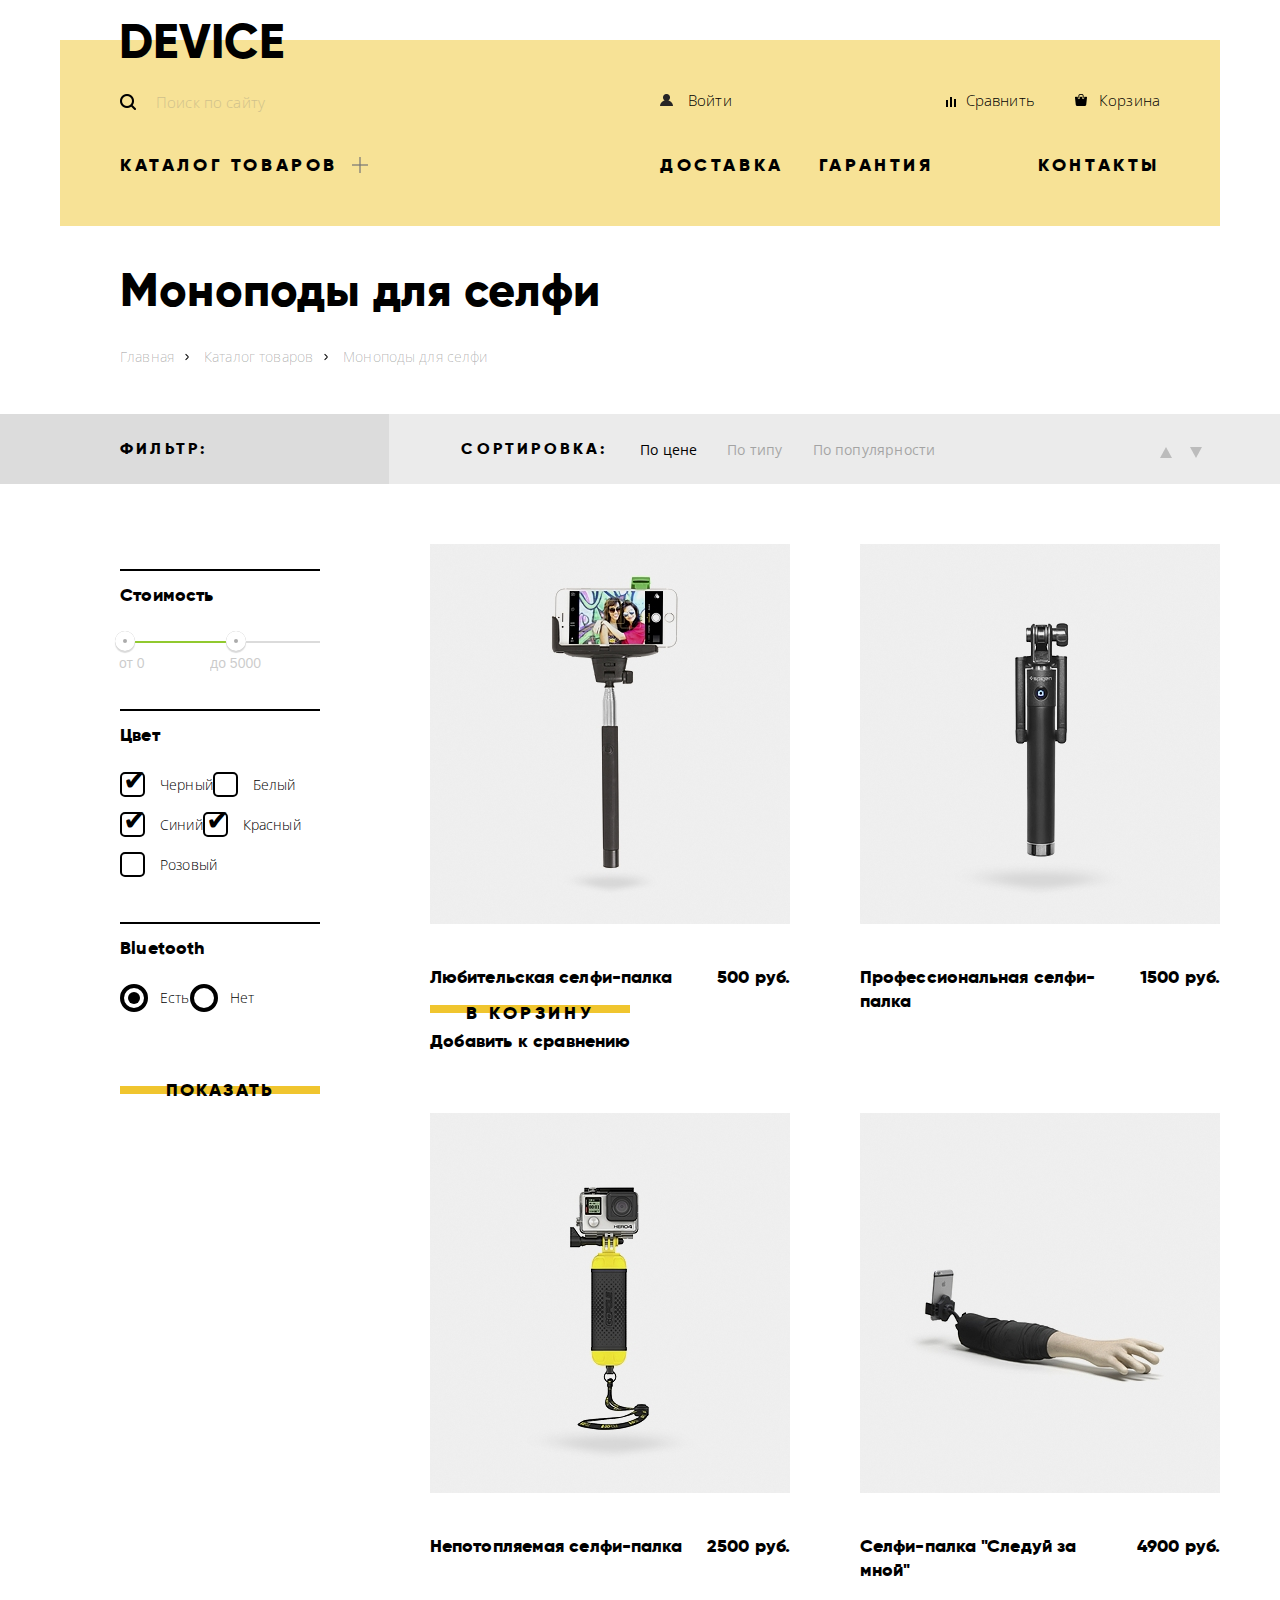
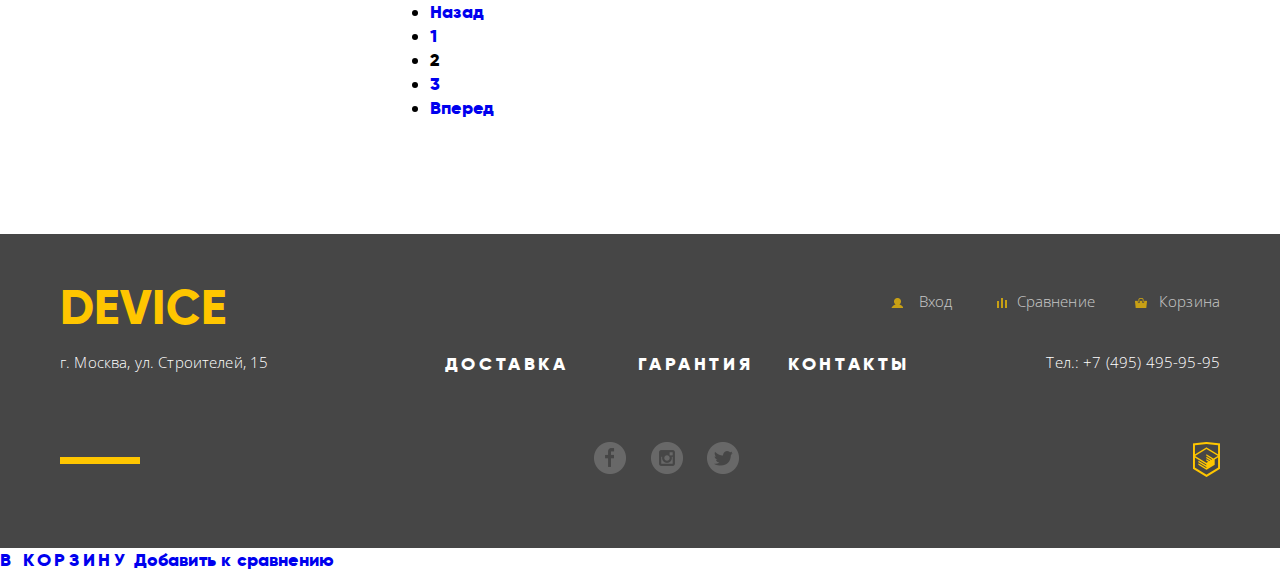
==== commit 1e93c7ea: "Оформление кнопки "В корзину"" ====
--- a/catalog/monopod.html
+++ b/catalog/monopod.html
@@ -215,8 +215,8 @@
                                     </span>
                                     <span class="catalog-item-price">500 руб.</span>
                                 </a>
-                                <a class="button-product">В корзину</a>
-                                <a class="button-product">Добавить к сравнению</a>
+                                <a class="button-cart line">В корзину</a>
+                                <a class="button-comparison">Добавить к сравнению</a>
                             </li>
                             <li class="catalog-item">
                                 <a class="product-link-img" href="catalog-item.html">
--- a/catalog/monopod.css
+++ b/catalog/monopod.css
@@ -1100,17 +1100,34 @@
 }
 /*Кнопка "В корзину"*/
 
-.button-product {
+.button-cart {
    text-transform: uppercase;
    letter-spacing: 3.6px;
 
-   border: none;
-   letter-spacing: 2.15px;
-   background-color: rgba(0, 0, 0, 0);
-
-   width: 200px;
-   height: 40px;
+   display: block; 
+   width: 200px; 
+   height: 32px;
+   text-align: center;
+   padding-top: 8px;
+   padding-left: auto;
+   padding-right: auto;
    cursor: pointer;
 }
-
-/*Конец кнопки "В корзину"*/+.line {
+   background: linear-gradient(rgba(0, 0, 0, 0) 45%, #f0c52e 0, #f0c52e 70%, rgba(0, 0, 0, 0) 0);
+   background-size: 100% 35px;
+
+   align-content: center;
+}
+.button-cart.line:hover {
+   background-color: #f0c52e;
+}
+.button-cart.line:active {
+   color: rgba(0, 0, 0, 0.3);
+}
+.button-cart.line:focus {
+   outline: none;
+}
+
+/*Конец кнопки "В корзину"*/
+
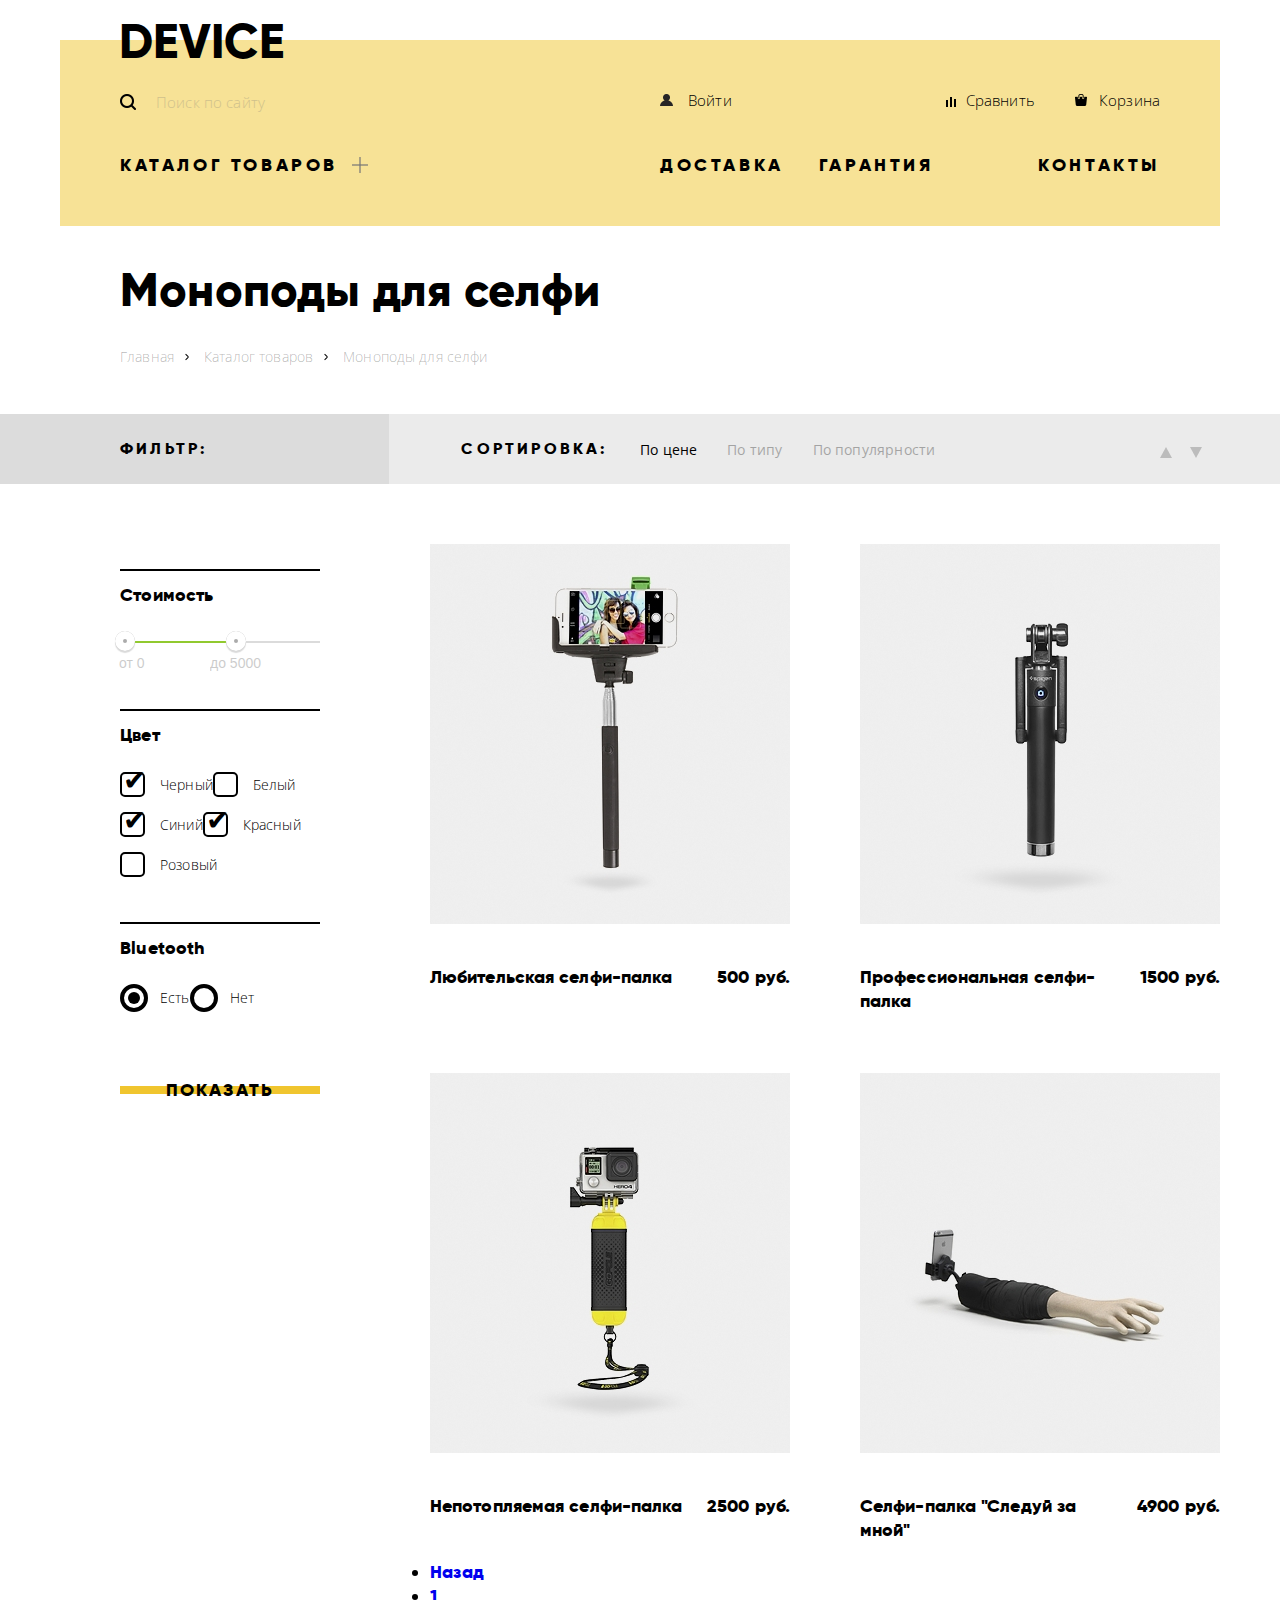
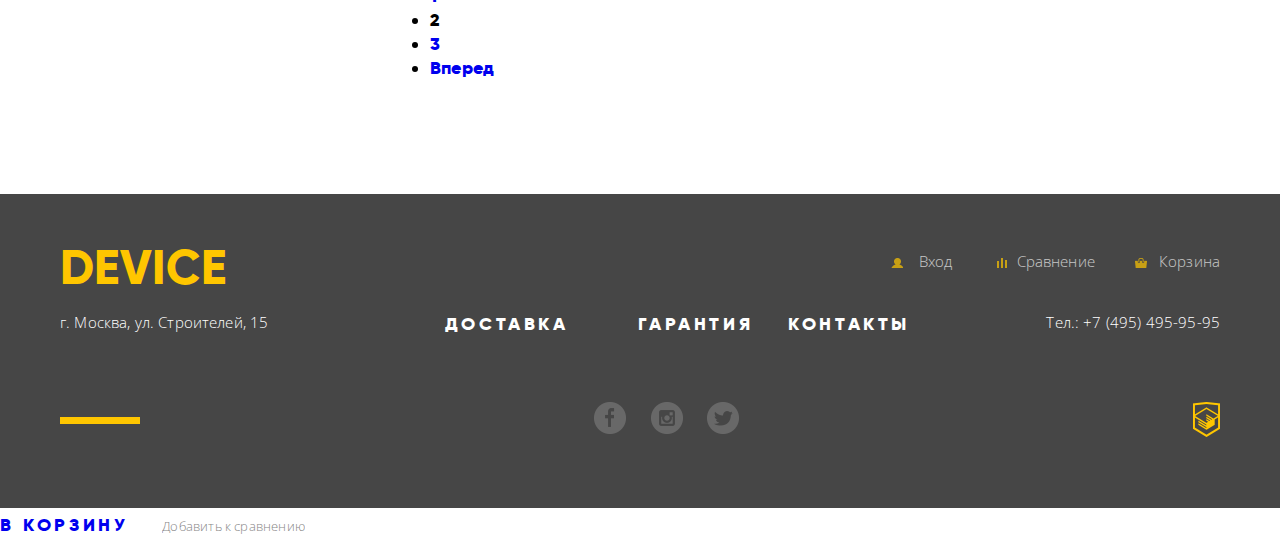
==== commit 1d8c19bb: "Начала делать обработку состояний на карточке товара" ====
--- a/catalog/monopod.html
+++ b/catalog/monopod.html
@@ -121,22 +121,6 @@
                     </div>
                 </div>
             </section>     
-                
-            <!--<div class="container flexit">
-                <section class="filter">
-                    <h2 class="visually-hidden">Фильтр:</h2>
-                        <form class="filters" method="GET" action="https://echo.htmlacademy.ru">
-                            <fieldset class="filter-parameter">
-                                <legend class="filter-legend">Стоимость</legend>
-                                <div class="filter-range">
-                                    <button class="filter-product-cost filter-product-cost--from" type="button">
-                                        <span>От 0</span>
-                                    </button>    
-                                    <button class="filter-product-cost filter-product-cost--to" type="button">
-                                        <span>До 5000</span>
-                                    </button>
-                                </div>
-                            </fieldset>-->
 
                     <div class="container flexit">
                         <section>
@@ -215,8 +199,10 @@
                                     </span>
                                     <span class="catalog-item-price">500 руб.</span>
                                 </a>
-                                <a class="button-cart line">В корзину</a>
-                                <a class="button-comparison">Добавить к сравнению</a>
+                                <div class="buttons-product">
+                                    <a class="button-cart line">В корзину</a>
+                                    <a class="button-comparison">Добавить к сравнению</a>
+                                </div>
                             </li>
                             <li class="catalog-item">
                                 <a class="product-link-img" href="catalog-item.html">
@@ -334,11 +320,20 @@
         var catalog_popup = document.querySelector(".modal-category");
         var close_catalog = document.querySelector(".roll-expand");
 
+        var product_link = document.querySelector(".product-link-img");
+        var buttons_product = document.querySelector(".buttons-product");
+
+
         roll_expand.addEventListener("click", function (evt) {
             evt.preventDefault();
             catalog_popup.classList.toggle("modal-show");
         });
 
+        product_link.addEventListener("click", function (evt) {
+            evt.preventDefault();
+            buttons_product.classList.add("modal-show");
+        });
+
     </script>
 
     </body>--- a/catalog/monopod.css
+++ b/catalog/monopod.css
@@ -670,10 +670,6 @@
 /*Конец социальных кнопок*/
 /*Конец стилизации футера*/
 
-.modal-show {
-   display: block;
-}
-
 /*Стилизация блока под хедером*/
 .page-title {
    font-family: "gilroyextrabold";
@@ -1079,6 +1075,7 @@
    margin: 0;
 }
 .catalog-item {
+   position: relative;
    width: 360px;
    margin-top: 60px;
 }
@@ -1097,6 +1094,16 @@
 }
 .catalog-item-title {
    max-width: 255px;
+}
+.buttons-product {
+   display: none;
+   position: absolute;
+   top: 185px;
+   left: 80px;
+   z-index: 1;
+}
+.catalog-item:hover .product-link-img {
+   opacity: 0.4;
 }
 /*Кнопка "В корзину"*/
 
@@ -1131,3 +1138,29 @@
 
 /*Конец кнопки "В корзину"*/
 
+/*Кнопка "Добавить к сравнению"*/
+
+.button-comparison {
+   display: inline-block;
+   width: 200px;
+   text-align: center;
+   font-family: "Open Sans";
+   font-size: 13px;
+   font-weight: 300;
+   line-height: 36px;
+   color: #000000;
+   opacity: 0.5;
+   cursor: pointer;
+}
+.button-comparison:hover {
+   opacity: 1;
+}
+.button-comparison:active {
+   opacity: 0.2;
+}
+
+/*Конец кнопки "Добавить к сравнению"*/
+
+.modal-show {
+   display: block;
+}
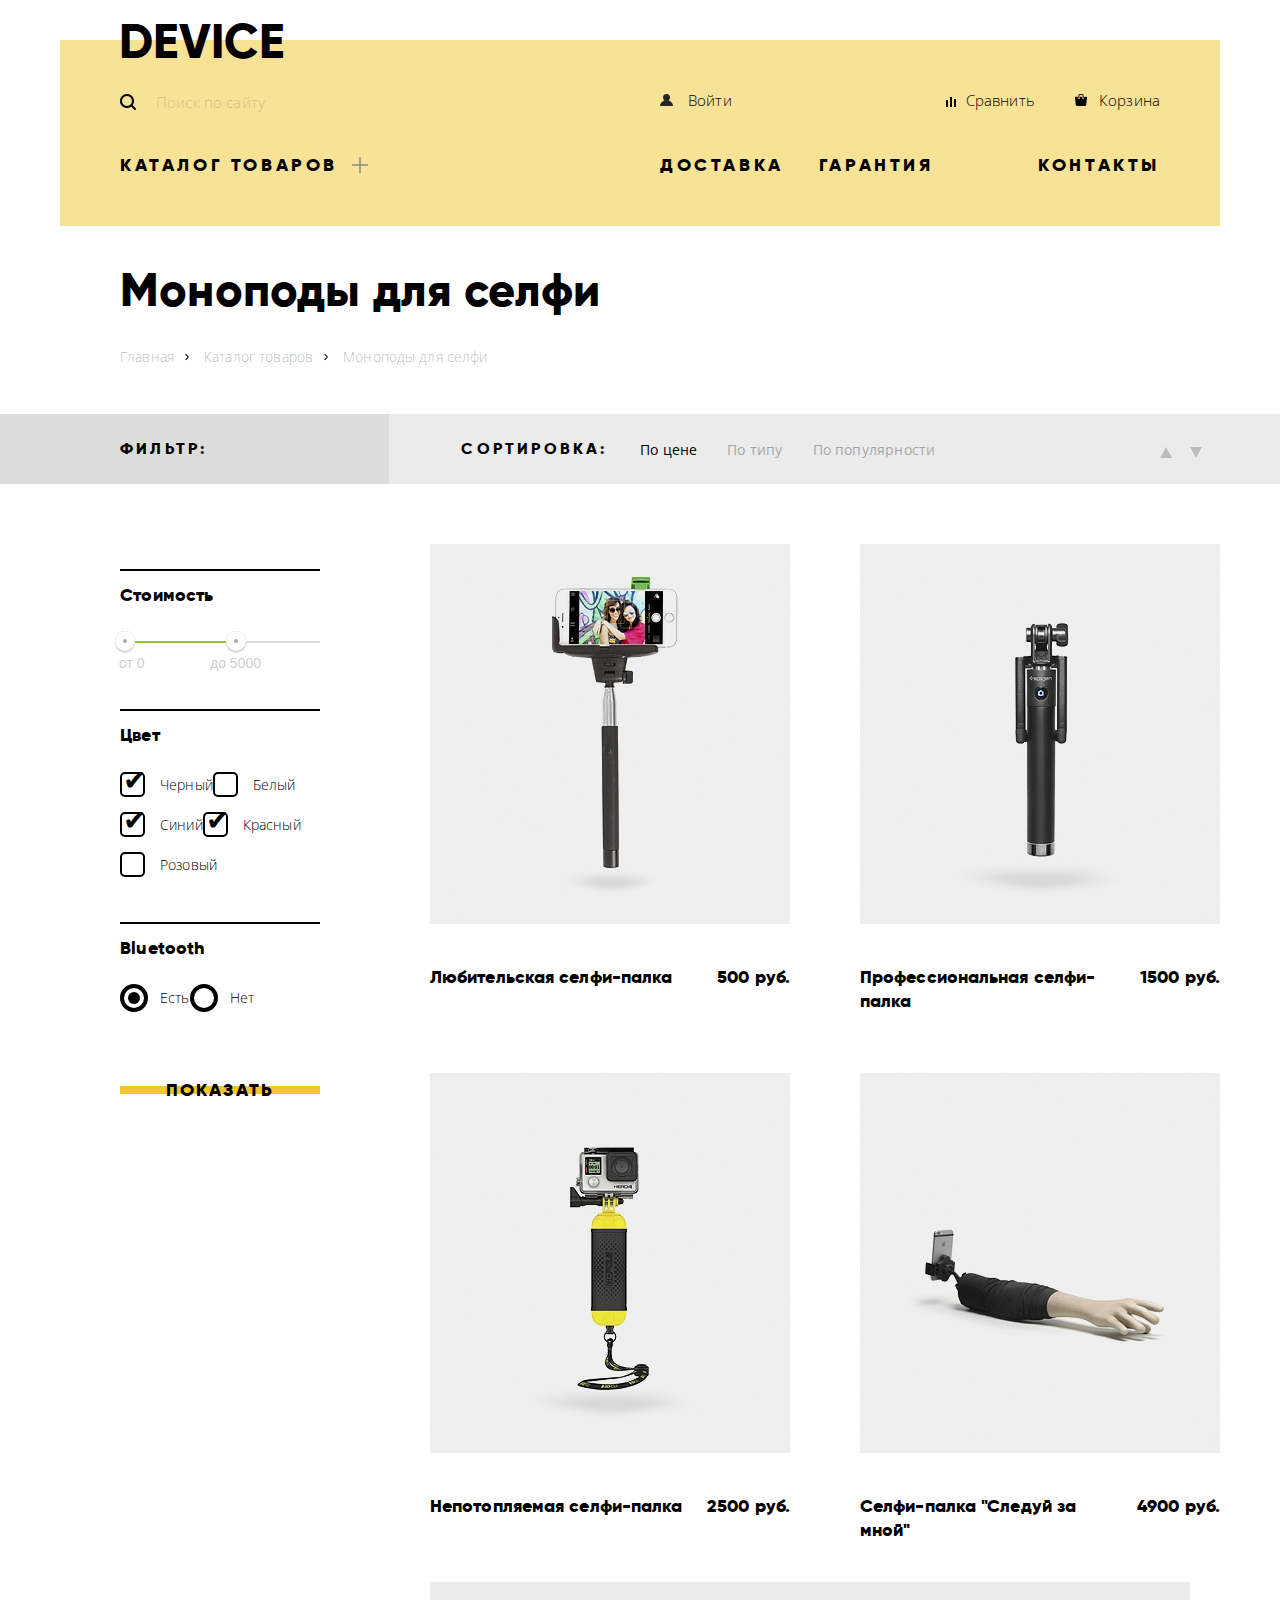
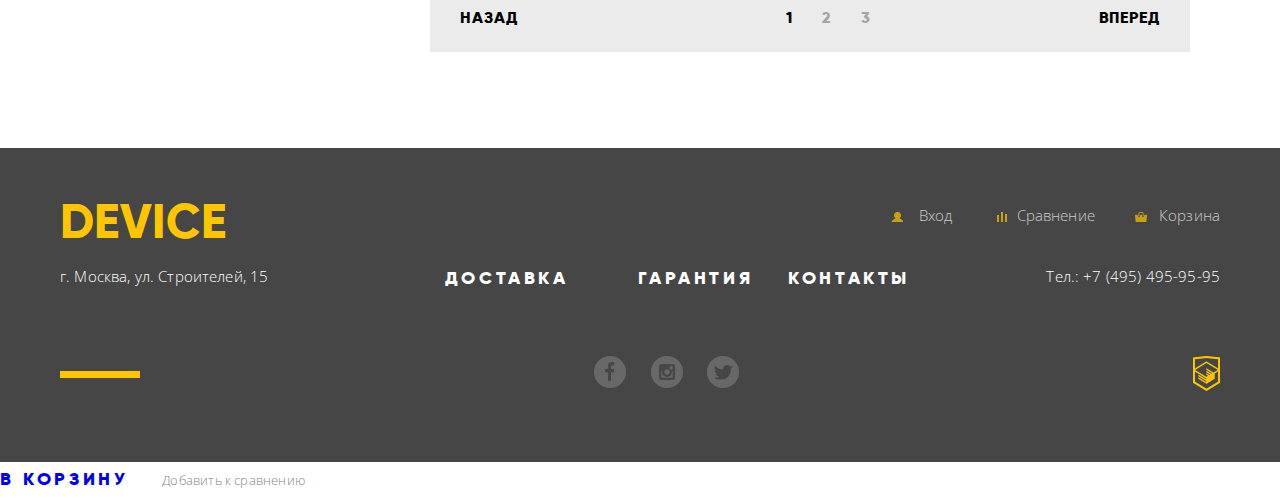
==== commit 7e030bd4: "Оформление пагинации" ====
--- a/catalog/monopod.html
+++ b/catalog/monopod.html
@@ -241,22 +241,24 @@
                                 
                             </li>
                         </ul>
-                        <ul class="pagination-list">
-                            <li class="pagination-item">
+                        <section class="pagination">
+                            <span class="pagination-button">
                                 <a href="#">Назад</a>
-                            </li>
-                            <li class="pagination-item">
-                                <a href="#">1</a>
-                            </li>
-                            <li class="pagination-item">
-                                <a>2</a>
-                            </li>
-                            <li class="pagination-item">
-                                <a href="#">3</a>
-                            </li>
-                            <li class="pagination-item">
+                            </span>
+                            <ul class="pagination-list">
+                                <li class="pagination-item pagination-item-active">
+                                    <a href="#">1</a>
+                                </li>
+                                <li class="pagination-item">
+                                    <a>2</a>
+                                </li>
+                                <li class="pagination-item">
+                                    <a href="#">3</a>
+                                </li>
+                            </ul>
+                            <span class="pagination-button">
                                 <a href="#">Вперед</a>
-                            </li>
+                            </span>
                         </ul>
                         </section>
             </div>
--- a/catalog/monopod.css
+++ b/catalog/monopod.css
@@ -1161,6 +1161,67 @@
 
 /*Конец кнопки "Добавить к сравнению"*/
 
+/*Пагинация*/
+
+.pagination {
+   display: flex;
+   justify-content: space-between;
+
+   margin-top: 40px;
+   margin-left: 40px;
+   width: 760px;
+   height: 70px;
+
+   background-color: #ebebeb;
+
+}
+.pagination a {
+   font-family: 'gilroyextrabold', 'Helvetica', sans-serif;
+   font-size: 16px;
+   font-weight: 400;
+   line-height: 24px;
+   text-transform: uppercase;
+   letter-spacing: 0.91px;
+   color: #000000;
+}
+.pagination-list {
+   display: flex;
+   justify-content: space-between;
+
+   list-style: none;
+   width: 85px;
+   margin: 0;
+   margin-top: 23px;
+}
+.pagination-button {
+   display: block;
+   padding-top: 23px;
+   padding-left: 30px;
+   padding-right: 30px;
+}
+.pagination-item {
+   opacity: 0.3;
+   cursor: pointer;
+}
+.pagination-item-active {
+   opacity: 1;
+}
+.pagination-item:hover {
+   opacity: 0.6;
+}
+.pagination-item:active {
+   opacity: 1;
+}
+.pagination-button:hover {
+   background-color: #dcdcdc;
+}
+.pagination-button:active a{
+   color: #000000;
+   opacity: 0.3;
+}
+
+/*Конец пагинации*/
+
 .modal-show {
    display: block;
 }
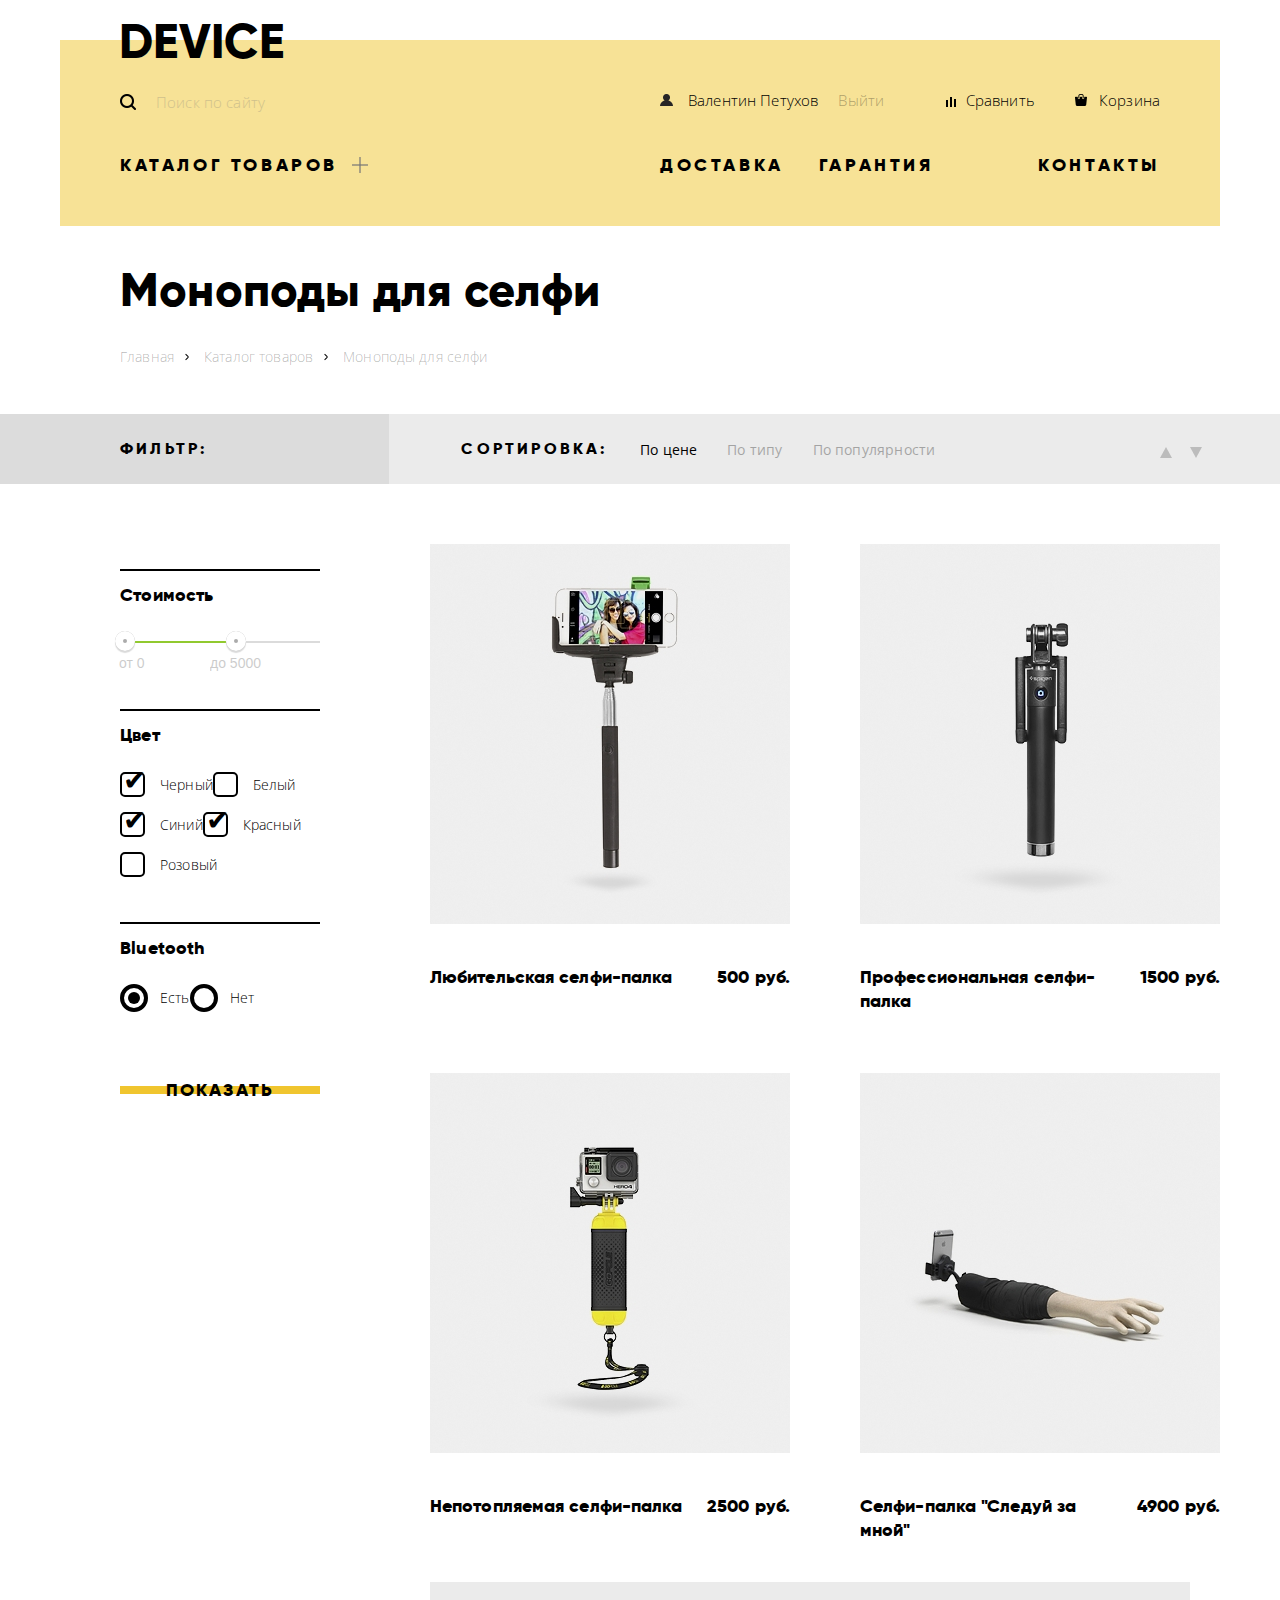
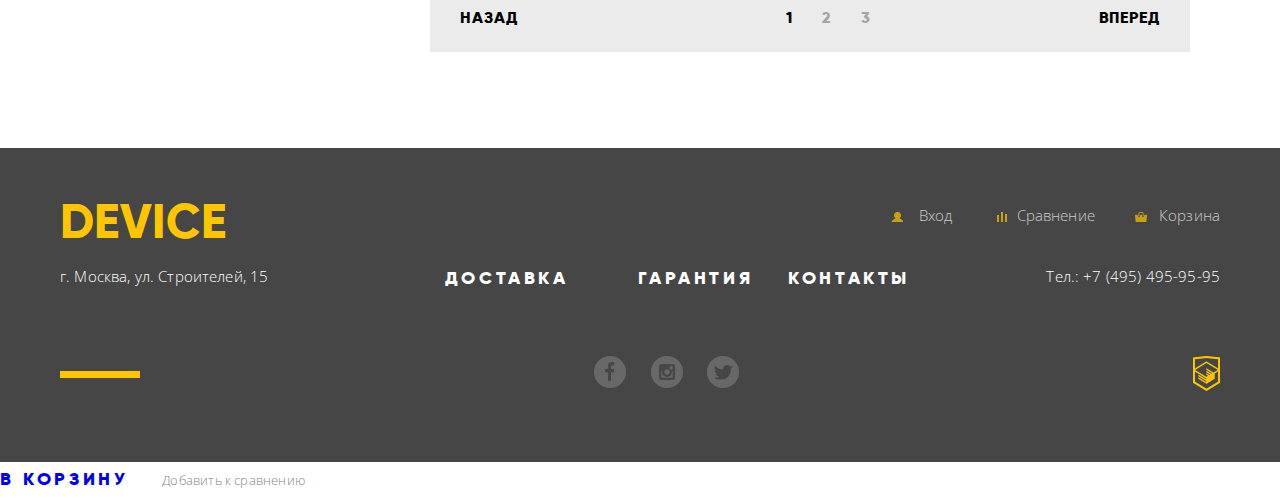
==== commit f0a12ae3: "Добавила кнопку "Выйти в хедере"" ====
--- a/catalog/monopod.html
+++ b/catalog/monopod.html
@@ -31,7 +31,8 @@
                       </form>
                       <ul class="user-navigation">
                         <li class="login-link">
-                            <a href="login.html">Войти</a>
+                            <a href="login.html">Валентин Петухов</a>
+                            <a class="login-out" href="#">Выйти</a>
                         </li>
                       <div class="separation-columns">
                         <li class="comparison"><a href="comparison.html">Сравнить</a></li>
@@ -214,7 +215,10 @@
                                     </span>
                                     <span class="catalog-item-price">1500 руб.</span>
                                 </a>
-                                
+                                <div class="buttons-product">
+                                    <a class="button-cart line">В корзину</a>
+                                    <a class="button-comparison">Добавить к сравнению</a>
+                                </div>
                             </li>
                             <li class="catalog-item">
                                 <a class="product-link-img" href="catalog-item.html">
@@ -226,7 +230,10 @@
                                     </span>
                                     <span class="catalog-item-price">2500 руб.</span>
                                 </a>
-                                
+                                <div class="buttons-product">
+                                    <a class="button-cart line">В корзину</a>
+                                    <a class="button-comparison">Добавить к сравнению</a>
+                                </div>
                             </li>
                             <li class="catalog-item">
                                 <a class="product-link-img" href="catalog-item.html">
@@ -238,7 +245,10 @@
                                     </span>
                                     <span class="catalog-item-price">4900 руб.</span>
                                 </a>
-                                
+                                <div class="buttons-product">
+                                    <a class="button-cart line">В корзину</a>
+                                    <a class="button-comparison">Добавить к сравнению</a>
+                                </div>
                             </li>
                         </ul>
                         <section class="pagination">
@@ -322,20 +332,12 @@
         var catalog_popup = document.querySelector(".modal-category");
         var close_catalog = document.querySelector(".roll-expand");
 
-        var product_link = document.querySelector(".product-link-img");
-        var buttons_product = document.querySelector(".buttons-product");
-
 
         roll_expand.addEventListener("click", function (evt) {
             evt.preventDefault();
             catalog_popup.classList.toggle("modal-show");
         });
 
-        product_link.addEventListener("click", function (evt) {
-            evt.preventDefault();
-            buttons_product.classList.add("modal-show");
-        });
-
     </script>
 
     </body>--- a/catalog/monopod.css
+++ b/catalog/monopod.css
@@ -211,6 +211,9 @@
 .login-link {
   position: relative;
 
+  display: flex;
+  justify-content: space-around;
+
   padding-left: 28px;
   padding-right: 44px;
 }
@@ -233,6 +236,10 @@
 }
 .login-link:active {
   opacity: 0.3;
+}
+.login-out {
+   padding-left: 20px;
+   opacity: 0.3;
 }
 .comparison {
   position: relative;
@@ -1104,6 +1111,9 @@
 }
 .catalog-item:hover .product-link-img {
    opacity: 0.4;
+}
+.catalog-item:hover .buttons-product {
+   display: block;
 }
 /*Кнопка "В корзину"*/
 
